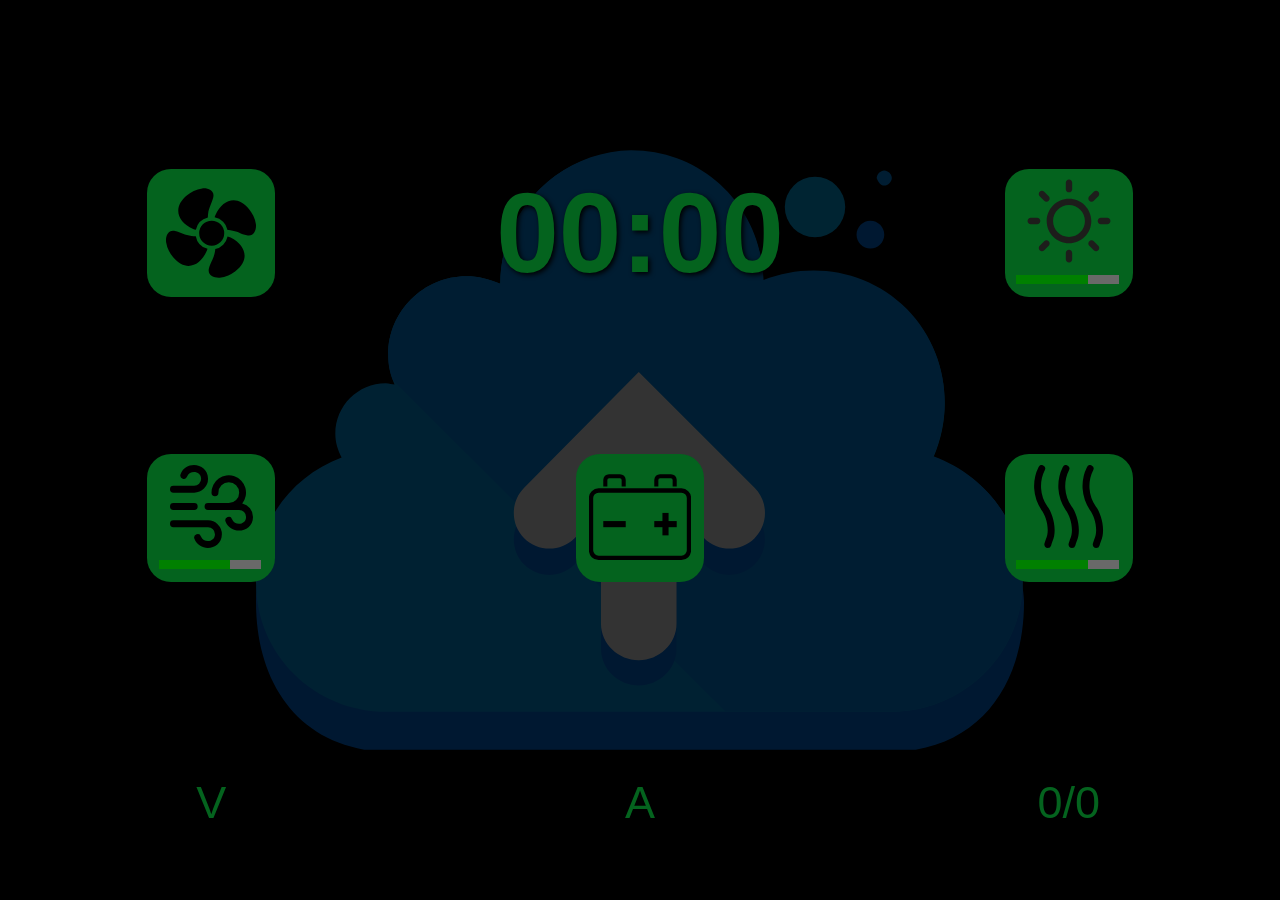
==== app/src/main/assets/index.html @ 2518b4da "initial commit" ====
<html>
    <head>
        <link rel="stylesheet" type="text/css" href="style.css" />
        <script src="script.js" />
        <script>
            function on_load() {
                /* android.toast("Document load"); */
                console.log("Document load");
                let w = window.innerHeight;
                let h = window.innerWidth;
                console.log("Window size: "+w+"x"+h);
            }
        </script>
    </head>
    <body onload="on_load()">
    <div id="wifi-info" class="right"></div>
    <div id="overlay">
        <div id="content"></div>
    </div>
    <div id="grid-overlay">
        <table height="100%">
            <col width="33%" />
            <col width="auto" />
            <col width="33%" />
            <tr height="33%">
                <td>
                    <div class="icon-bg icon-right" >
                        <div class="fan-icon"></div>
                        <div class="icon-overlay" onmousedown="click(this, 0)" onmouseup="click(this, 1)" onclick="console.log('click on FAN')"></div>
                    </div>
                </td>
                <td><div id="clock" class="big-label">00:00</div></td>
                <td>
                    <div class="icon-bg icon-right" >
                        <div class="icon-overlay" onmousedown="click(this, 0)" onmouseup="click(this, 1)" onclick="console.log('click on SUN')" ></div>
                        <div class="sun-icon"></div>
                        <div class="value-bar-bg" style="height:7%;width:80%;background-color:DimGray;margin:9%;margin-top:0px;">
                            <div class="value-bar-value" style="height:100%;width:70%;background-color:green;"></div>
                        </div>
                    </div>
                </td>
            </tr>
            <tr height="33%">
                <td>
                    <div class="icon-bg icon-right">
                        <div class="wind-icon">
                        </div>
                        <div class="value-bar-bg" style="height:7%;width:80%;background-color:DimGray;margin:9%;margin-top:0px;">
                            <div class="value-bar-value" style="height:100%;width:70%;background-color:green;"></div>
                        </div>
                        <div class="icon-overlay" onmousedown="click(this, 0)" onmouseup="click(this, 1)" onclick="console.log('click on FAN')" ></div>
                    </div>
                </td>
                <td>
                    <div class="icon-bg icon-right">
                        <div class="power-icon"></div>
                        <div class="icon-overlay" onmousedown="click(this, 0)" onmouseup="click(this, 1)" onclick="console.log('click on FAN')" ></div>
                    </div>
                </td>
                <td>
                    <div class="icon-bg icon-right">
                        <div class="heat-icon">
                        </div>
                        <div class="value-bar-bg" style="height:7%;width:80%;background-color:DimGray;margin:9%;margin-top:0px;">
                            <div class="value-bar-value" style="height:100%;width:70%;background-color:green;"></div>
                        </div>
                        <div class="icon-overlay" onmousedown="click(this, 0)" onmouseup="click(this, 1)" onclick="console.log('click on FAN')" ></div>
                    </div>
                </td>
            </tr>
            <tr height="33%">
                <td><span id="value-vb"></span> V</td>
                <td><span id="value-ib"></span> A</td>
                <td><span id="value-on">0</span>/<span id="value-off">0</span></td>
            </tr>
        </table>
    </div>
    </body>
</html>
---- app/src/main/assets/style.css ----
body {
  background-color: black;
  color: #04631e;
  font-size: 25px;
  font-weight: normal;
  background-image: url(background.svg);
  background-size: 60%;
  background-position: center;
  background-repeat: no-repeat;
  border: 0px;
}

table {
  font-family: arial, sans-serif;
  font-size: 45px;
  border-collapse: collapse;
  width: 100%;
  table-layout: fixed;
  text-align: center;
}

td, th {
  margin: auto;
  position: relative;
}

#overlay {
  position: fixed; /* Sit on top of the page content */
  width: 100%; /* Full width (cover the whole page) */
  height: 100%; /* Full height (cover the whole page) */
  top: 0;
  left: 0;
  right: 0;
  bottom: 0;
  background-color: rgba(0,0,0,0.8); /* Black background with opacity */
  z-index: -1; /* Specify a stack order in case you're using a different order for other elements */
}

.icon-overlay {
      position: absolute;
      width: 100%; /* Full width (cover the whole page) */
      height: 100%; /* Full height (cover the whole page) */
      top: 0;
      left: 0;
      right: 0;
      bottom: 0;
      /* background-color: rgba(0,0,0,0.8); Black background with opacity */
      /*background-color: pink;*/
      z-index: 999;
      border-radius: 23px;
}

 #grid-overlay {
  position: fixed; /* Sit on top of the page content */
  width: 100%; /* Full width (cover the whole page) */
  height: 95%; /* Full height (cover the whole page) */
  top: 10%;
  left: 0;
  right: 0;
  bottom: 0;
}

#wifi-info {
    color: gray;
    font-size: 15px;
}

.right {
    position: absolute;
    right: 0px;
    width: 300px;
    padding: 3px;
    text-align: right;
}
.icon-right {
    position: absolute;
    right: 0px;
    left: 0px;
    top: 0px;
    bottom: 0px;
    margin: auto;
}
.big-label {
    font-size: 250%;
    font-weight: bold;
    text-shadow: 2px 2px 5px black;
}
.sun-icon {
  background-image: url(sun.svg);
  background-size: 80%;
  background-position: center;
  background-repeat: no-repeat;
  width: 100%;
  height: 83%;
  outline: none;
}
.fan-icon {
  background-image: url(fan.svg);
  background-size: 70%;
  background-position: center;
  background-repeat: no-repeat;
  width: 100%;
  height: 100%;
  outline: none;
}
.wind-icon {
  background-image: url(wind.svg);
  background-size: 65%;
  background-position: center;
  background-repeat: no-repeat;
  width: 100%;
  height: 83%;
  outline: none;
}
.heat-icon {
  background-image: url(heat.svg);
  background-size: 65%;
  background-position: center;
  background-repeat: no-repeat;
  width: 100%;
  height: 83%;
  outline: none;
}
 .power-icon {
  background-image: url(battery.svg);
  background-size: 80%;
  background-position: center;
  background-repeat: no-repeat;
  width: 100%;
  height: 100%;
  outline: none;
}

.icon-bg {
    visibility: visible;
    background-color: #04631e;
    width: 128px;
    height: 128px;
    border: 2px;
    border-radius: 24px;
    /*
    border-style: solid;
    border-color: rgba(0, 0, 0, 0);
    */
    border-style: none;
    border-color: #04631e;
    -webkit-transition: border 0.2s;
    -moz-transition: border 0.2s;
    -o-transition: border 0.2s;
    transition: border background 0.2s;

    /*box-shadow: 2px 2px 10px black;*/
}
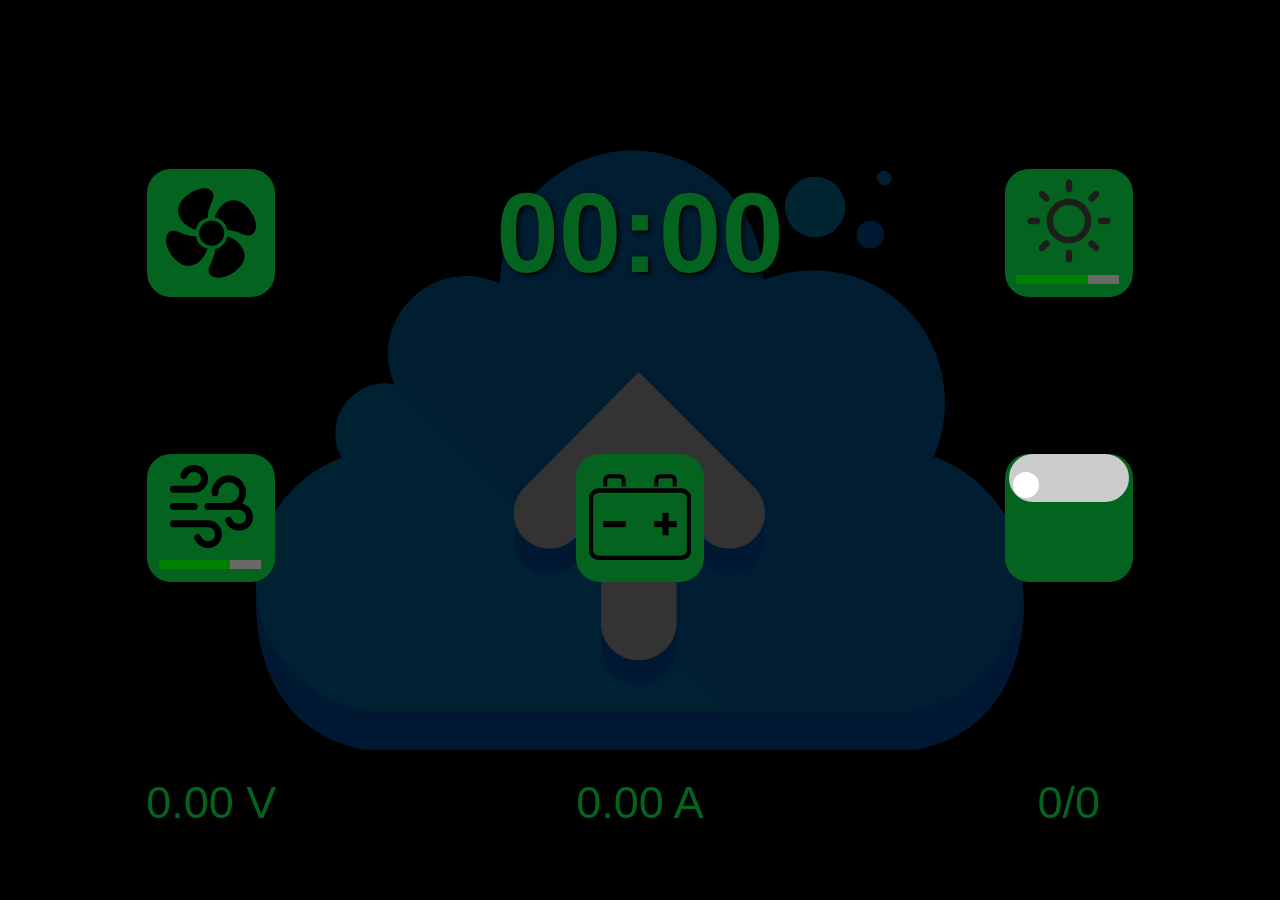
==== commit 7f32bf9d: "power on/off via empty activity working" ====
--- a/app/src/main/assets/index.html
+++ b/app/src/main/assets/index.html
@@ -13,7 +13,7 @@
         </script>
     </head>
     <body onload="on_load()">
-    <div id="wifi-info" class="right"></div>
+    <div id="wifi-info" class="right-overlay" onmousedown="click(this, 0)" onmouseup="click(this, 1)" onclick="android.showToast('WiFi address: '+android.getNetworkInfo())"></div>
     <div id="overlay">
         <div id="content"></div>
     </div>
@@ -59,21 +59,35 @@
                 </td>
                 <td>
                     <div class="icon-bg icon-right">
-                        <div class="heat-icon">
-                        </div>
-                        <div class="value-bar-bg" style="height:7%;width:80%;background-color:DimGray;margin:9%;margin-top:0px;">
-                            <div class="value-bar-value" style="height:100%;width:70%;background-color:green;"></div>
-                        </div>
-                        <div class="icon-overlay" onmousedown="click(this, 0)" onmouseup="click(this, 1)" onclick="console.log('click on FAN')" ></div>
+<!--                        <div class="heat-icon">-->
+<!--                        </div>-->
+<!--                        <div class="value-bar-bg" style="height:7%;width:80%;background-color:DimGray;margin:9%;margin-top:0px;">-->
+<!--                            <div class="value-bar-value" style="height:100%;width:70%;background-color:green;"></div>-->
+<!--                        </div>-->
+<!--                        <div class="icon-overlay" onmousedown="click(this, 0)" onmouseup="click(this, 1)" onclick="console.log('click on FAN')" ></div>-->
+                        <!-- Rectangular switch -->
+<!--                        <label class="switch">-->
+<!--                            <input type="checkbox">-->
+<!--                            <span class="slider"></span>-->
+<!--                        </label>-->
+
+                        <!-- Rounded switch -->
+                        <label class="switch">
+                            <input type="checkbox">
+                            <span class="slider round"></span>
+                        </label>
                     </div>
                 </td>
             </tr>
             <tr height="33%">
-                <td><span id="value-vb"></span> V</td>
-                <td><span id="value-ib"></span> A</td>
+                <td><span id="value-vb">0.00</span> V</td>
+                <td><span id="value-ib">0.00</span> A</td>
                 <td><span id="value-on">0</span>/<span id="value-off">0</span></td>
             </tr>
         </table>
     </div>
+<!--    <div class="overlay">-->
+<!--        <img id="bg_image"/>-->
+<!--    </div>-->
     </body>
 </html>
--- a/app/src/main/assets/style.css
+++ b/app/src/main/assets/style.css
@@ -22,6 +22,18 @@
 td, th {
   margin: auto;
   position: relative;
+}
+
+.overlay {
+  position: fixed; /* Sit on top of the page content */
+  width: 100%; /* Full width (cover the whole page) */
+  height: 100%; /* Full height (cover the whole page) */
+  top: 0;
+  left: 0;
+  right: 0;
+  bottom: 0;
+  __background-color: rgba(0,0,0,0.8); /* Black background with opacity */
+  z-index: 1000; /* Specify a stack order in case you're using a different order for other elements */
 }
 
 #overlay {
@@ -50,7 +62,7 @@
       border-radius: 23px;
 }
 
- #grid-overlay {
+#grid-overlay {
   position: fixed; /* Sit on top of the page content */
   width: 100%; /* Full width (cover the whole page) */
   height: 95%; /* Full height (cover the whole page) */
@@ -61,16 +73,19 @@
 }
 
 #wifi-info {
-    color: gray;
+    color: #191970;
     font-size: 15px;
-}
-
-.right {
+    padding-top: 0px;
+    padding-left: 5px;
+}
+
+.right-overlay {
     position: absolute;
     right: 0px;
     width: 300px;
     padding: 3px;
     text-align: right;
+    z-index: 9999;
 }
 .icon-right {
     position: absolute;
@@ -121,7 +136,7 @@
   height: 83%;
   outline: none;
 }
- .power-icon {
+.power-icon {
   background-image: url(battery.svg);
   background-size: 80%;
   background-position: center;
@@ -150,4 +165,67 @@
     transition: border background 0.2s;
 
     /*box-shadow: 2px 2px 10px black;*/
+}
+
+/* The switch - the box around the slider */
+.switch {
+  position: relative;
+  display: inline-block;
+  width: 120px;
+  height: 48px;
+}
+
+/* Hide default HTML checkbox */
+.switch input {
+  opacity: 0;
+  width: 0;
+  height: 0;
+}
+
+/* The slider */
+.slider {
+  position: absolute;
+  cursor: pointer;
+  top: 0;
+  left: 0;
+  right: 0;
+  bottom: 0;
+  background-color: #ccc;
+  -webkit-transition: .4s;
+  transition: .4s;
+}
+
+.slider:before {
+  position: absolute;
+  content: "";
+  height: 26px;
+  width: 26px;
+  left: 4px;
+  bottom: 4px;
+  background-color: white;
+  -webkit-transition: .4s;
+  transition: .4s;
+}
+
+input:checked + .slider {
+  background-color: #2196F3;
+}
+
+input:focus + .slider {
+  box-shadow: 0 0 1px #2196F3;
+}
+
+input:checked + .slider:before {
+  -webkit-transform: translateX(26px);
+  -ms-transform: translateX(26px);
+  transform: translateX(26px);
+}
+
+/* Rounded sliders */
+.slider.round {
+  border-radius: 34px;
+}
+
+.slider.round:before {
+  border-radius: 50%;
 }